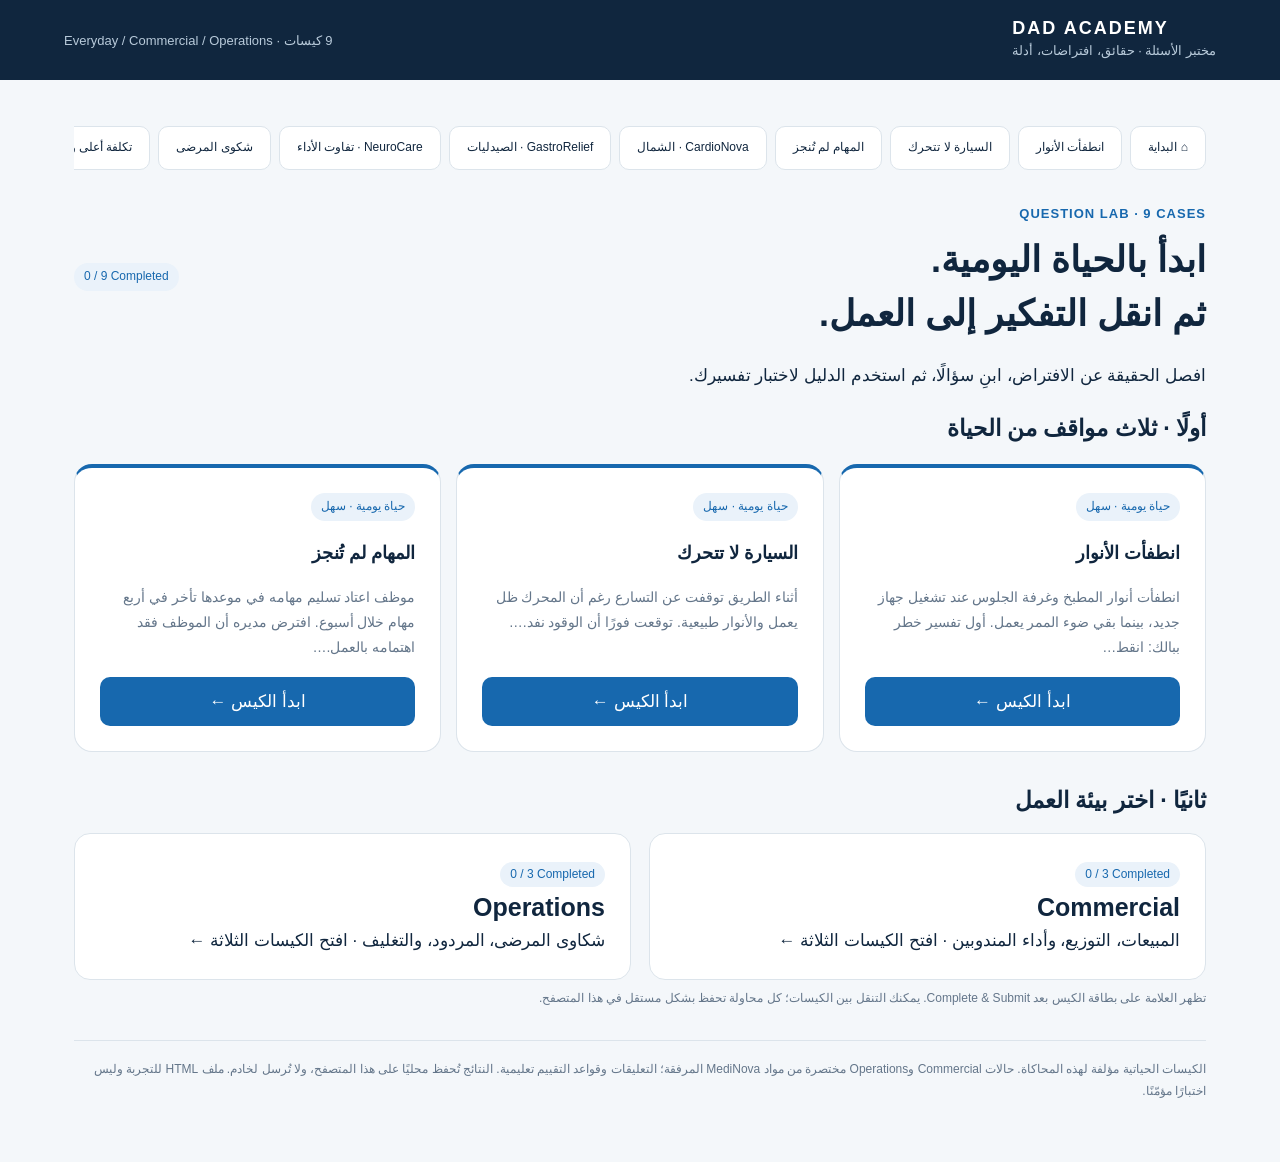
==== critical-thinking/index.html @ 03f4cbbb "Publish DAD Academy critical thinking investigation lab" ====
<!doctype html><html lang="ar" dir="rtl"><meta charset="utf-8"><meta name="viewport" content="width=device-width,initial-scale=1"><title>DAD Academy | مختبر الأسئلة</title><style>@font-face{font-family:DADArabic;font-style:normal;font-weight:400;src:url([data-uri]) format('truetype');}@font-face{font-family:DADArabic;font-style:normal;font-weight:700;src:url([data-uri]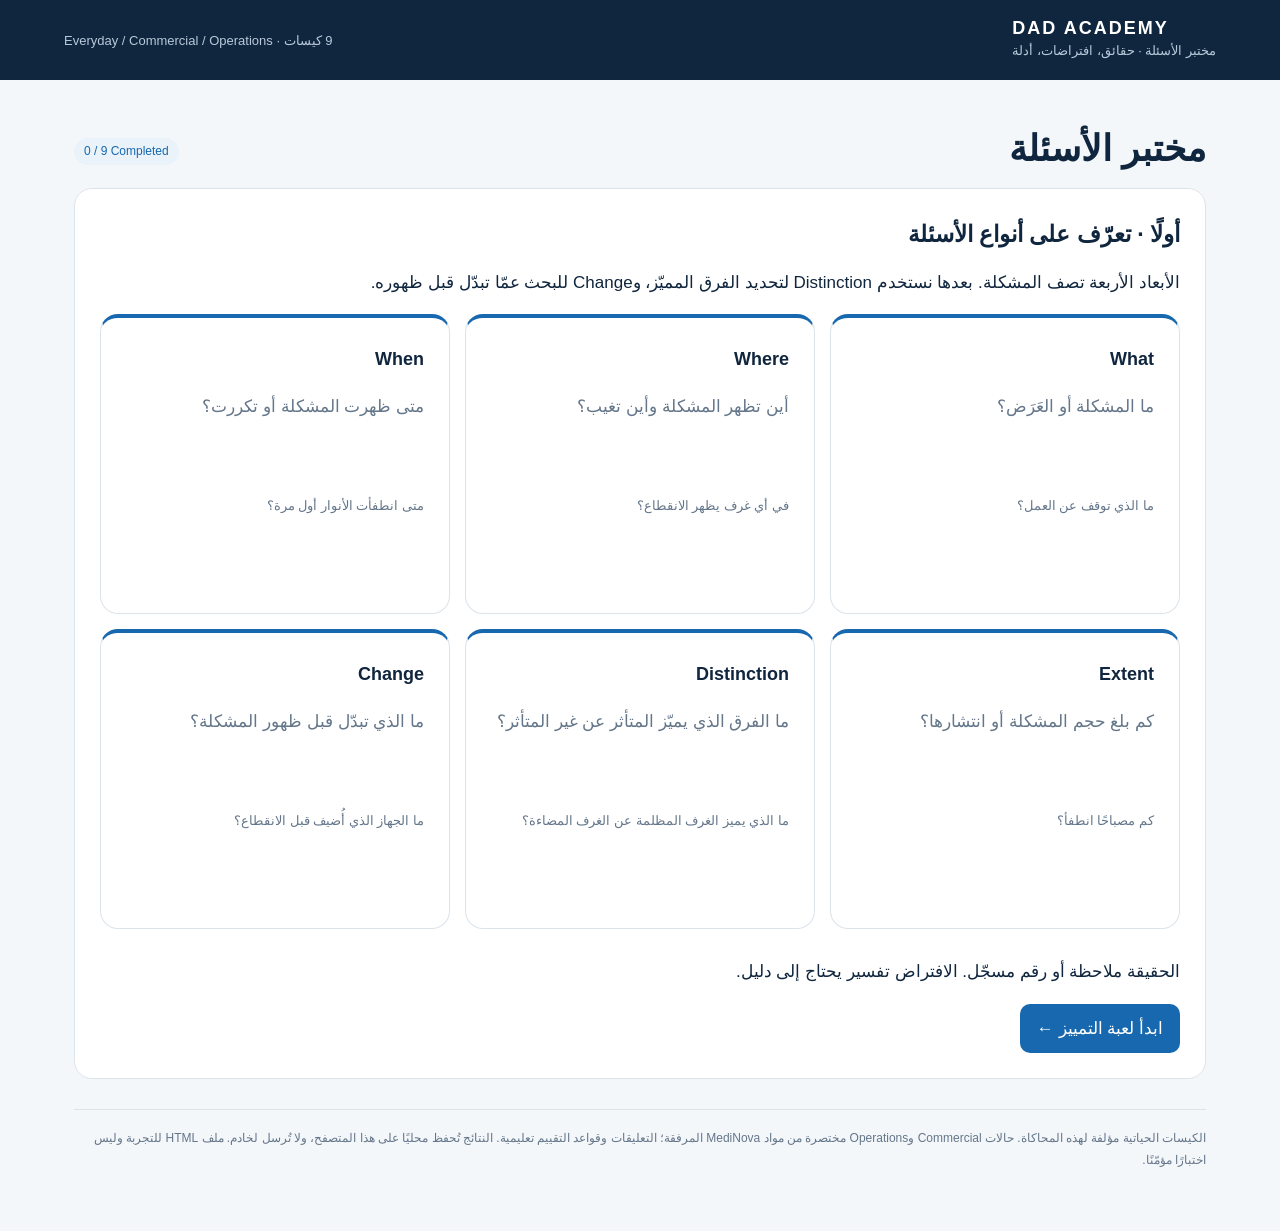
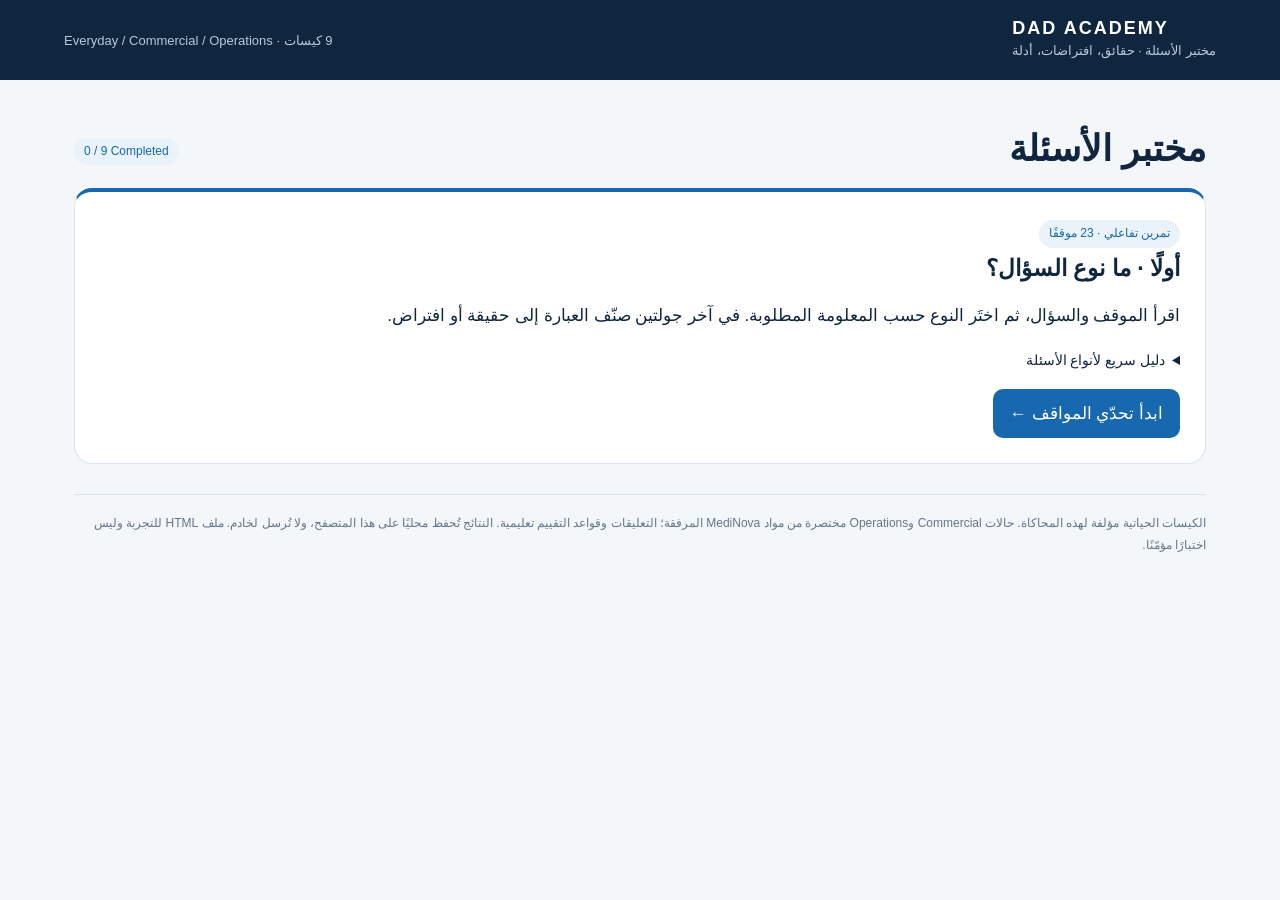
